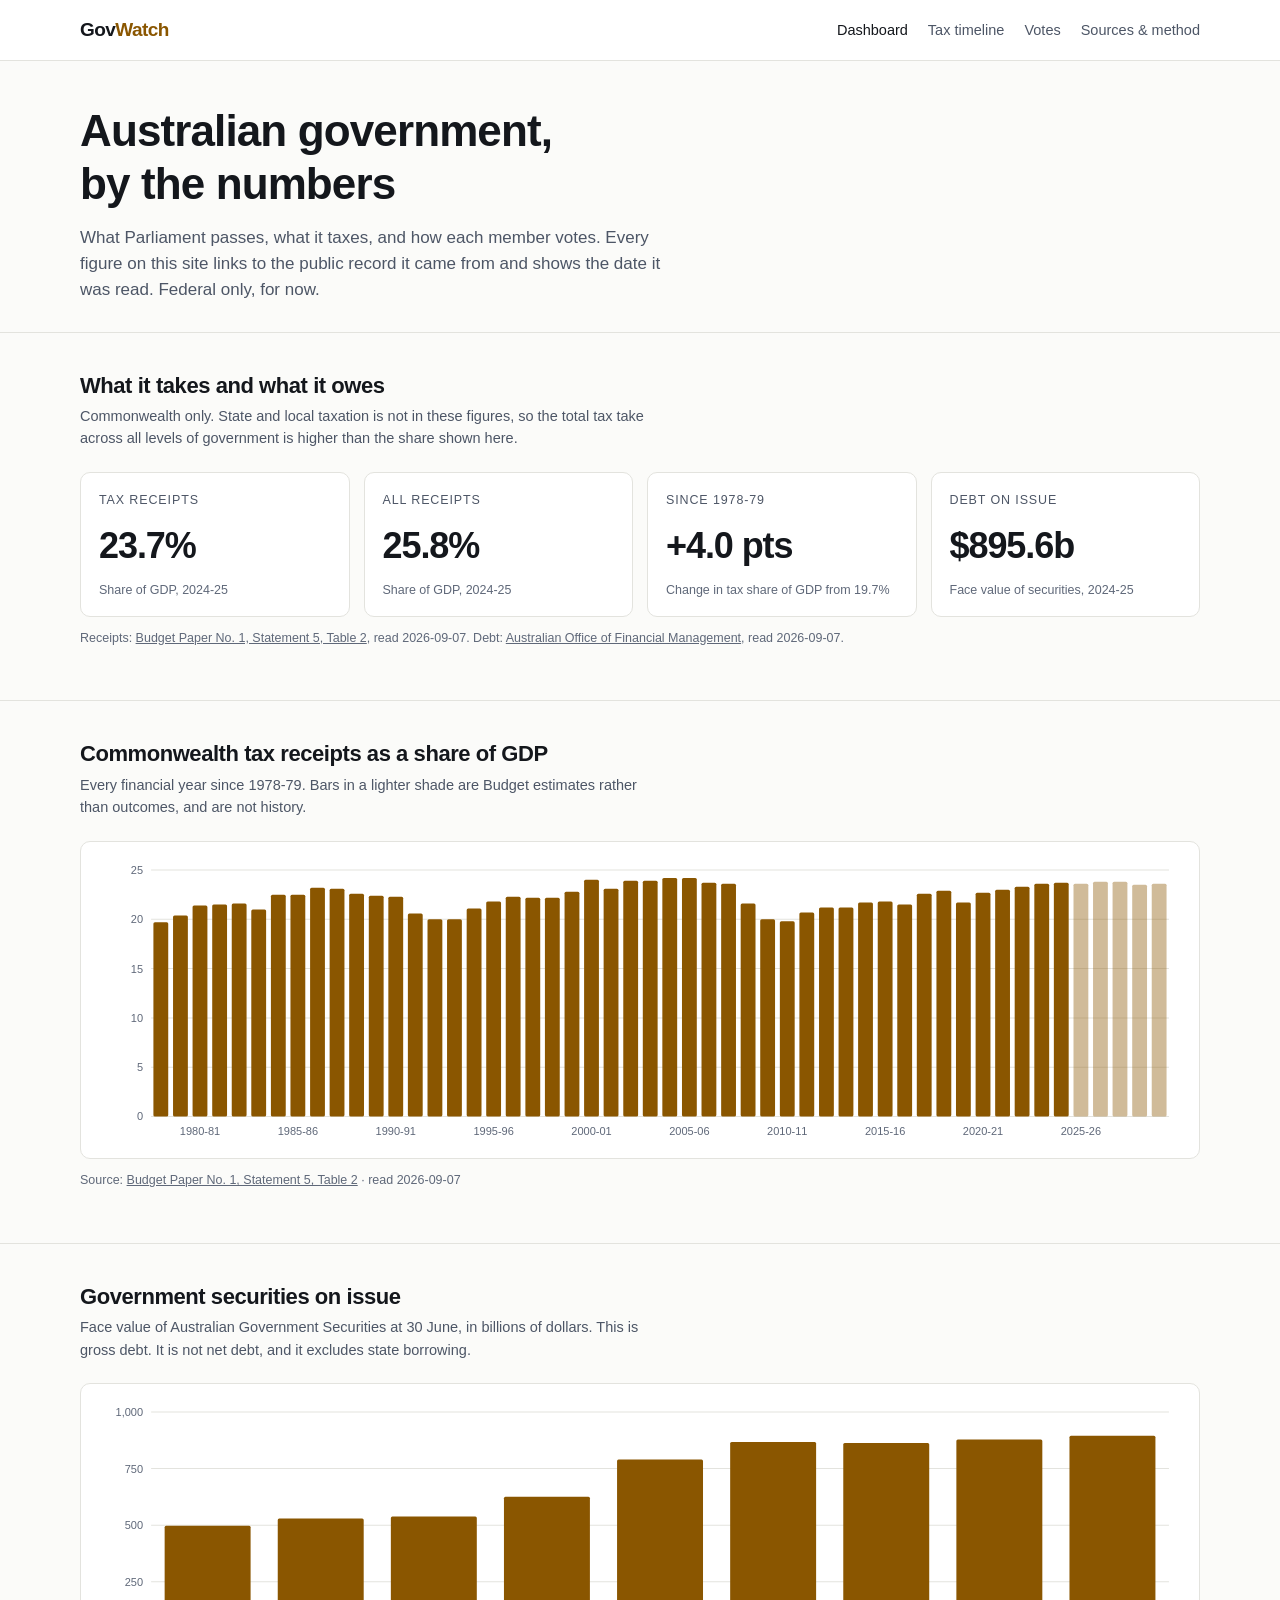
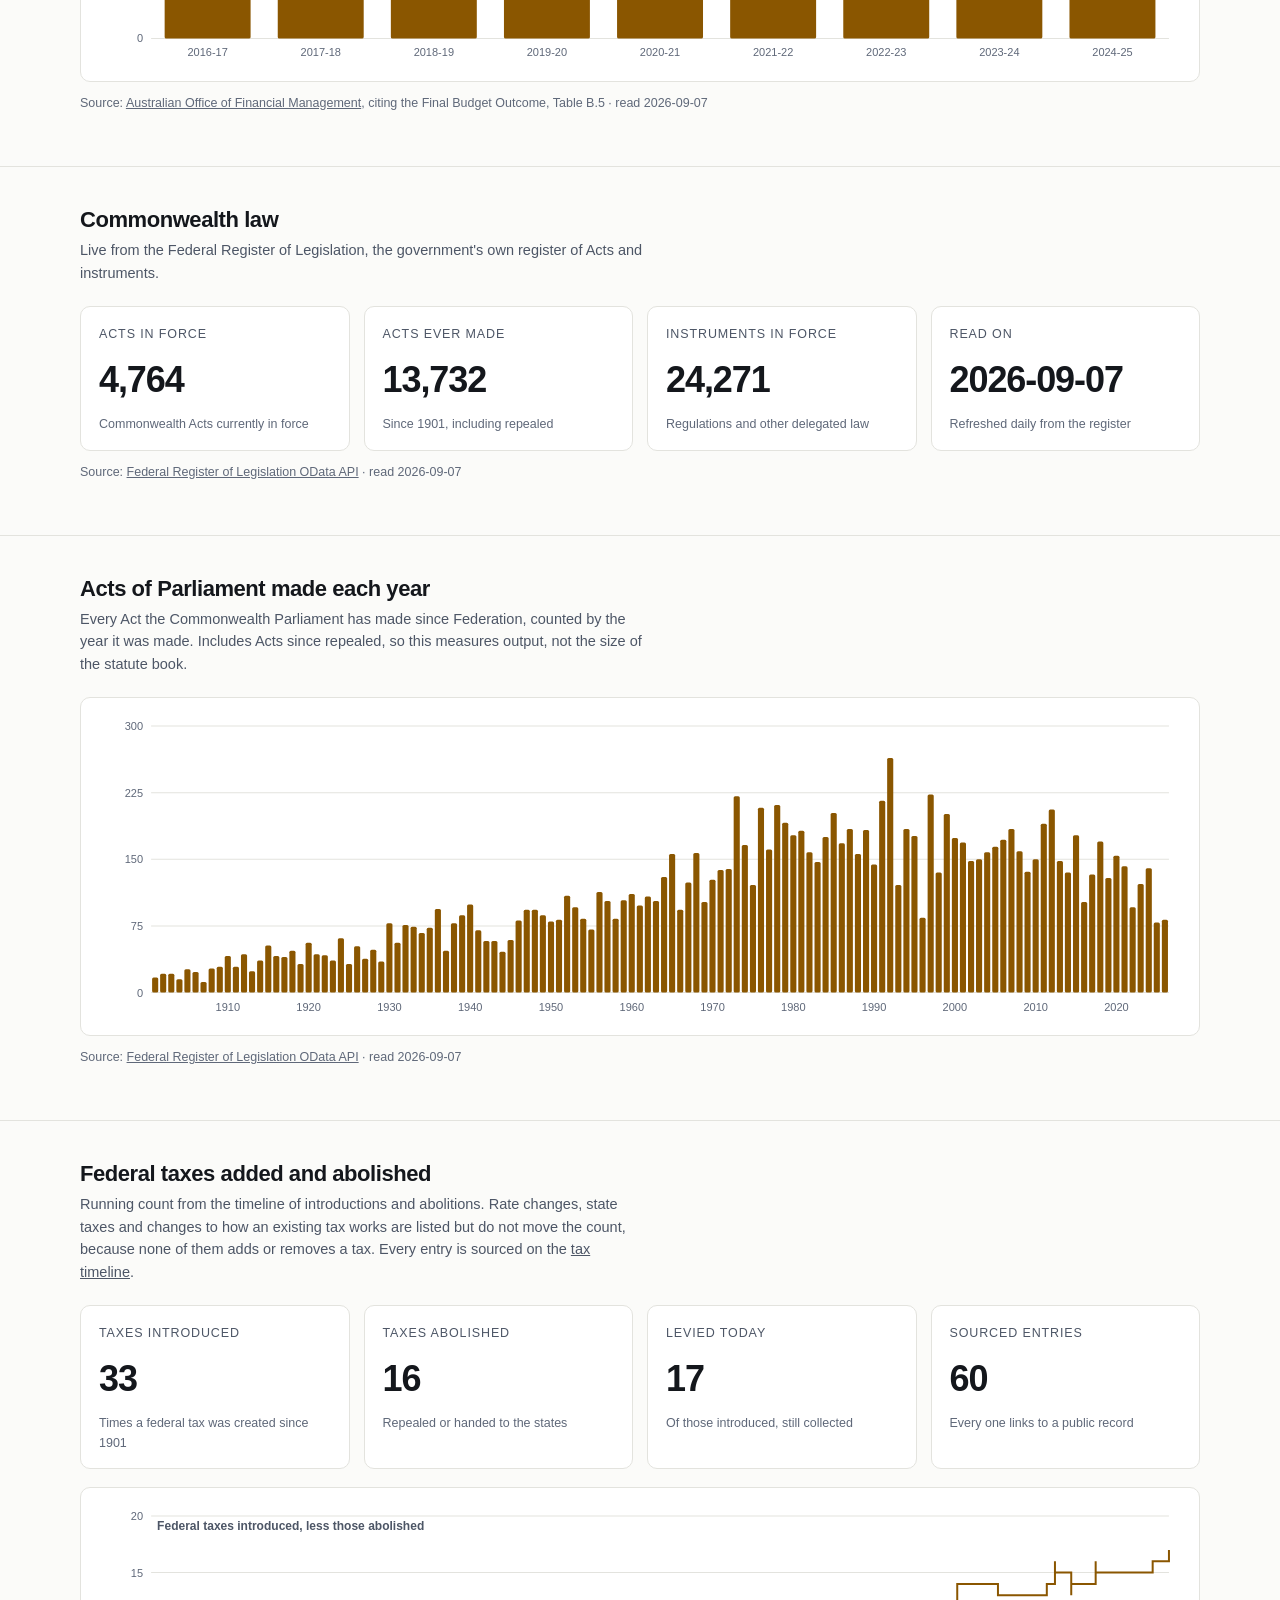
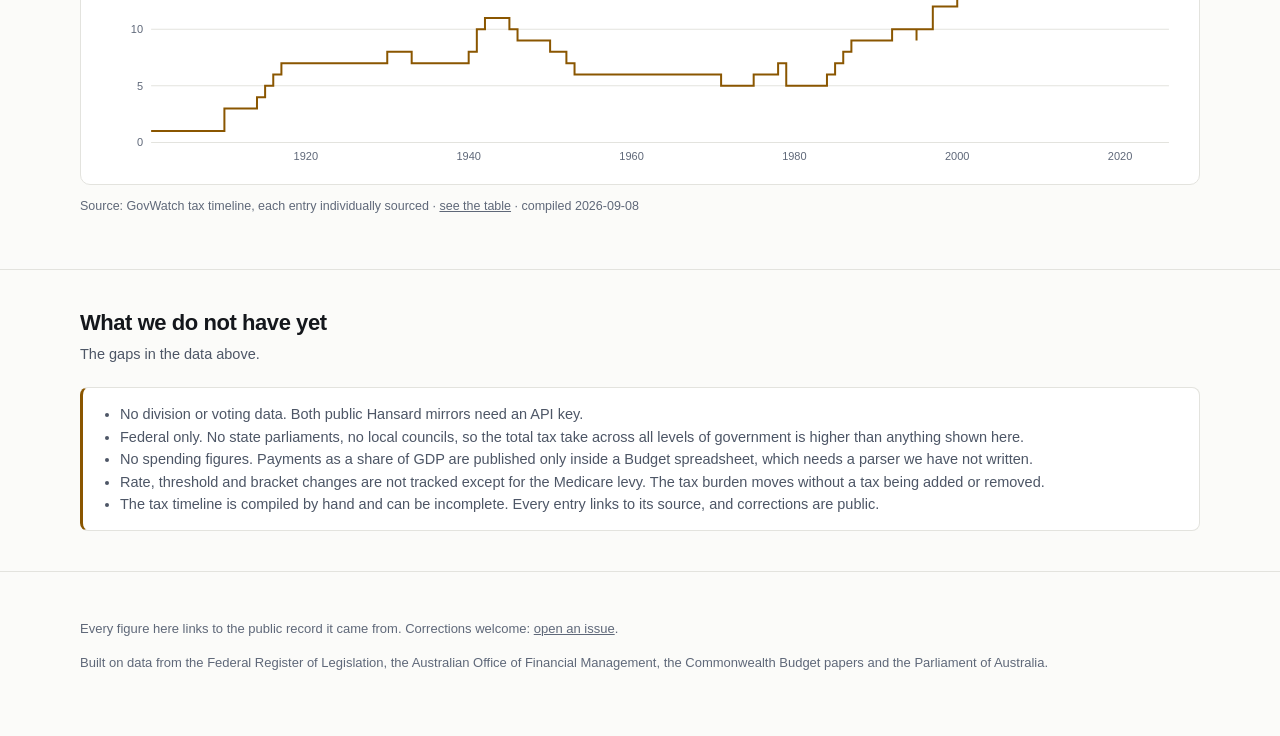
==== index.html @ 6d349559 "Clear the five nits from the SHIP review; close the published gate The third review returned SHIP wi" ====
<!doctype html>
<html lang="en-AU">
<head>
<meta charset="utf-8">
<meta name="viewport" content="width=device-width,initial-scale=1">
<title>GovWatch — Australian government by the numbers</title>
<meta name="description" content="Factual, sourced numbers on what the Australian government taxes, spends, owes and legislates.">
<link rel="stylesheet" href="style.css?v=267c195f">
<link rel="icon" href="data:image/svg+xml,<svg xmlns='http://www.w3.org/2000/svg' viewBox='0 0 16 16'><text y='13' font-size='13'>&#128200;</text></svg>">
</head>
<body>
<header class="top"><div class="wrap">
  <a class="brand" href="./">Gov<span>Watch</span></a>
  <nav>
    <a href="./" aria-current="page">Dashboard</a>
    <a href="taxes.html">Tax timeline</a>
    <a href="votes.html">Votes</a>
    <a href="sources.html">Sources &amp; method</a>
  </nav>
</div></header>
<div class="hero"><div class="wrap">
  <h1>Australian government, by the numbers</h1>
  <p>What Parliament passes, what it taxes, and how each member votes. Every figure on
     this site links to the public record it came from and shows the date it was read.
     Federal only, for now.</p>
</div></div>


<section><div class="wrap">
  <h2>What it takes and what it owes</h2>
  <p class="sub">Commonwealth only. State and local taxation is not in these figures, so the
     total tax take across all levels of government is higher than the share shown here.</p>
  <div class="tiles" id="fiscal-tiles"></div>
  <p class="src">Receipts: <a href="https://budget.gov.au/content/bp1/download/bp1_s5-online_t2.csv">Budget Paper No. 1, Statement 5, Table 2</a>,
     read <span data-fetched="receipts"></span>.
     Debt: <a href="https://www.aofm.gov.au/data-hub">Australian Office of Financial Management</a>,
     read <span data-fetched="debt"></span>.</p>
</div></section>

<section><div class="wrap">
  <h2>Commonwealth tax receipts as a share of GDP</h2>
  <p class="sub">Every financial year since 1978-79. Bars in a lighter shade are Budget
     estimates rather than outcomes, and are not history.</p>
  <div class="chart" id="tax-gdp-chart"></div>
  <p class="src">Source: <a href="https://budget.gov.au/content/bp1/download/bp1_s5-online_t2.csv">Budget Paper No. 1, Statement 5, Table 2</a>
     · read <span data-fetched="receipts"></span></p>
</div></section>

<section><div class="wrap">
  <h2>Government securities on issue</h2>
  <p class="sub">Face value of Australian Government Securities at 30 June, in billions of
     dollars. This is gross debt. It is not net debt, and it excludes state borrowing.</p>
  <div class="chart" id="debt-chart"></div>
  <p class="src">Source: <a href="https://www.aofm.gov.au/data-hub">Australian Office of Financial Management</a>,
     citing the Final Budget Outcome, Table B.5 · read <span data-fetched="debt"></span></p>
</div></section>

<section><div class="wrap">
  <h2>Commonwealth law</h2>
  <p class="sub">Live from the Federal Register of Legislation, the government's own register of Acts and instruments.</p>
  <div class="tiles" id="law-tiles"></div>
  <p class="src">Source: <a href="https://api.prod.legislation.gov.au/v1/titles">Federal Register of Legislation OData API</a>
     · read <span data-fetched="legislation"></span></p>
</div></section>

<section><div class="wrap">
  <h2>Acts of Parliament made each year</h2>
  <p class="sub">Every Act the Commonwealth Parliament has made since Federation, counted by the
     year it was made. Includes Acts since repealed, so this measures output, not the size of the statute book.</p>
  <div class="chart" id="acts-chart"></div>
  <p class="src">Source: <a href="https://api.prod.legislation.gov.au/v1/titles">Federal Register of Legislation OData API</a>
     · read <span data-fetched="legislation"></span></p>
</div></section>

<section><div class="wrap">
  <h2>Federal taxes added and abolished</h2>
  <p class="sub">Running count from the timeline of introductions and abolitions.
     Rate changes, state taxes and changes to how an existing tax works are listed but do
     not move the count, because none of them adds or removes a tax. Every entry is sourced
     on the <a href="taxes.html">tax timeline</a>.</p>
  <div class="tiles" id="tax-tiles" style="margin-bottom:18px"></div>
  <div class="chart" id="tax-chart"></div>
  <p class="src">Source: GovWatch tax timeline, each entry individually sourced ·
     <a href="taxes.html">see the table</a> · compiled <span data-compiled="taxes"></span></p>
</div></section>

<section><div class="wrap">
  <h2>What we do not have yet</h2>
  <p class="sub">The gaps in the data above.</p>
  <div class="note-box" id="gaps"></div>
</div></section>

<script type="module">
import { bars, stepline, fmt } from './chart.js?v=d630429d';

const j = async p => (await fetch(p, { cache: 'no-cache' })).json();
const tile = (k, v, n) =>
  `<div class="tile"><div class="k">${k}</div><div class="v">${v}</div><div class="n">${n}</div></div>`;

const [leg, taxes, debt, rec] = await Promise.all(
  ['legislation', 'taxes', 'debt', 'receipts'].map(n => j(`data/${n}.json`)));

for (const [name, d] of [['receipts', rec], ['debt', debt]])
  for (const e of document.querySelectorAll(`[data-fetched="${name}"]`)) e.textContent = d.fetched;
for (const e of document.querySelectorAll('[data-compiled="taxes"]')) e.textContent = taxes.compiled;

const actual = rec.by_fy.filter(r => !r.estimate);
const first = actual[0], last = actual[actual.length - 1];
document.getElementById('fiscal-tiles').innerHTML = [
  tile('Tax receipts', last.tax_pct_gdp + '%', `Share of GDP, ${last.fy}`),
  tile('All receipts', last.receipts_pct_gdp + '%', `Share of GDP, ${last.fy}`),
  tile('Since ' + first.fy, (last.tax_pct_gdp - first.tax_pct_gdp > 0 ? '+' : '') +
       (last.tax_pct_gdp - first.tax_pct_gdp).toFixed(1) + ' pts',
       `Change in tax share of GDP from ${first.tax_pct_gdp}%`),
  tile('Debt on issue', '$' + fmt(debt.latest_bn) + 'b',
       `Face value of securities, ${debt.latest_fy}`),
].join('');

document.getElementById('tax-gdp-chart').append(
  bars(rec.by_fy.map(r => ({
    x: parseInt(r.fy, 10), y: r.tax_pct_gdp, label: r.fy,
    fill: r.estimate ? 'color-mix(in srgb, var(--accent) 40%, transparent)' : 'var(--accent)',
    title: `${r.fy}: ${r.tax_pct_gdp}% of GDP${r.estimate ? ' (Budget estimate)' : ''}`,
  })), { h: 280, xEvery: 5 }));

document.getElementById('debt-chart').append(
  bars(debt.by_fy.map(r => ({
    x: parseInt(r.fy, 10), y: r.face_value_bn, label: r.fy,
    title: `${r.fy}: $${r.face_value_bn}b`,
  })), { h: 260, xEvery: 1 }));


for (const s of document.querySelectorAll('[data-fetched="legislation"]')) s.textContent = leg.fetched;

document.getElementById('law-tiles').innerHTML = [
  tile('Acts in force', fmt(leg.acts_in_force), 'Commonwealth Acts currently in force'),
  tile('Acts ever made', fmt(leg.acts_total), 'Since 1901, including repealed'),
  tile('Instruments in force', fmt(leg.instruments_in_force), 'Regulations and other delegated law'),
  tile('Read on', leg.fetched, 'Refreshed daily from the register'),
].join('');

document.getElementById('acts-chart').append(
  bars(leg.by_year.map(r => ({ x: r.year, y: r.acts, title: `${r.year}: ${r.acts} Acts` })),
       { h: 300, xEvery: 10 }));

// Running count of distinct federal taxes standing. Rate changes and state
// taxes are in the table but must not move this count.
const evs = taxes.entries.filter(e => e.kind === 'tax').sort((a, b) => a.year - b.year);
let n = 0;
const run = evs.map(e => ({ x: e.year, y: (n += e.action === 'introduced' ? 1 : -1) }));
const added = evs.filter(e => e.action === 'introduced').length;
const gone = evs.filter(e => e.action === 'abolished').length;
// A tax with no abolition entry but still_levied false is not collected today; its
// repeal date is simply unsourced. Counting it as standing would be a false claim.
const unsourced = evs.filter(e => e.still_levied === false).length;
const standing = added - gone - unsourced;

document.getElementById('tax-tiles').innerHTML = [
  tile('Taxes introduced', fmt(added), 'Times a federal tax was created since 1901'),
  tile('Taxes abolished', fmt(gone), 'Repealed or handed to the states'),
  tile('Levied today', fmt(standing), 'Of those introduced, still collected'),
  tile('Sourced entries', fmt(taxes.entries.length), 'Every one links to a public record'),
].join('');

document.getElementById('tax-chart').append(
  stepline(run, { h: 260, label: 'Federal taxes introduced, less those abolished' }));

document.getElementById('gaps').innerHTML =
  '<ul style="margin:0;padding-left:20px">' + taxes.gaps.map(g => `<li>${g}</li>`).join('') + '</ul>';
</script>
<footer><div class="wrap">
  <p>Every figure here links to the public record it came from. Corrections welcome:
     <a href="https://github.com/itsjimmy1/govwatch/issues">open an issue</a>.</p>
  <p>Built on data from the Federal Register of Legislation, the Australian Office of
     Financial Management, the Commonwealth Budget papers and the Parliament of Australia.</p>
</div></footer>
</body>
</html>
---- style.css ----
:root {
  --bg: #0f1115; --panel: #171a21; --line: #262b35;
  --ink: #e8eaed; --dim: #9aa3b2; --faint: #6b7484;
  --accent: #f0b429;
  --labor: #ff6b66; --lib: #6ba6e8; --other: #aab3c2;
  --w: 1160px;
}
@media (prefers-color-scheme: light) {
  :root { --bg:#fbfbf9; --panel:#fff; --line:#e3e3de; --ink:#14171c;
          --dim:#4d5666; --faint:#5f6879; --accent:#8a5600;
          --labor:#b32d28; --lib:#1e5793; --other:#5a6473; }
}
* { box-sizing: border-box; }
body { margin:0; background:var(--bg); color:var(--ink);
  font:16px/1.55 ui-sans-serif,-apple-system,"Segoe UI",Roboto,Helvetica,Arial,sans-serif;
  -webkit-font-smoothing:antialiased; }
.wrap { max-width:var(--w); margin:0 auto; padding:0 20px; }
a { color:inherit; }
h1,h2,h3 { line-height:1.2; margin:0; font-weight:650; letter-spacing:-0.02em; }

header.top { border-bottom:1px solid var(--line); background:var(--panel); }
header.top .wrap { display:flex; align-items:center; gap:14px 28px;
  min-height:60px; flex-wrap:wrap; padding-top:10px; padding-bottom:10px; }
.brand { font-weight:750; letter-spacing:-0.03em; font-size:19px; text-decoration:none; }
.brand span { color:var(--accent); }
nav { display:flex; gap:8px 20px; margin-left:auto; flex-wrap:wrap; }
nav a { color:var(--dim); text-decoration:none; font-size:14.5px; }
nav a:hover, nav a[aria-current] { color:var(--ink); }

.hero { padding:44px 0 28px; border-bottom:1px solid var(--line); }
.hero h1 { font-size:clamp(28px,4.4vw,44px); max-width:20ch; }
.hero p { color:var(--dim); max-width:62ch; margin:14px 0 0; font-size:17px; }

section { padding:40px 0; border-bottom:1px solid var(--line); }
section > .wrap > h2 { font-size:22px; }
.sub { color:var(--dim); font-size:14.5px; margin:6px 0 22px; max-width:70ch; }

.tiles { display:grid; gap:14px; grid-template-columns:repeat(auto-fit,minmax(210px,1fr)); }
.tile { background:var(--panel); border:1px solid var(--line); border-radius:10px; padding:18px 18px 15px; }
.tile .k { color:var(--dim); font-size:12.5px; text-transform:uppercase; letter-spacing:.07em; }
.tile .v { font-size:clamp(26px,3.4vw,36px); font-weight:700; letter-spacing:-0.03em;
  margin-top:8px; font-variant-numeric:tabular-nums; }
.tile .n { color:var(--faint); font-size:12.5px; margin-top:7px; }
.tile .n a { color:var(--faint); }

.chart { background:var(--panel); border:1px solid var(--line); border-radius:10px;
  padding:18px; overflow-x:auto; }
.chart svg { display:block; width:100%; height:auto; min-width:520px; }
.axis { fill:var(--faint); font-size:11px; }
.axis-label { fill:var(--dim); font-size:12px; font-weight:600; }
.grid { stroke:var(--line); stroke-width:1; }

.src { color:var(--faint); font-size:12.5px; margin-top:12px; }
.src a { color:var(--faint); }

.controls { display:flex; gap:8px; flex-wrap:wrap; margin-bottom:18px; }
.controls button { background:var(--panel); color:var(--dim); border:1px solid var(--line);
  border-radius:99px; padding:7px 15px; font-size:13.5px; cursor:pointer; font-family:inherit; }
.controls button[aria-pressed="true"] { color:var(--bg); background:var(--ink); border-color:var(--ink); }

.scroller { overflow-x:auto; }
table { width:100%; border-collapse:collapse; font-size:14.5px; }
th { text-align:left; color:var(--dim); font-weight:600; font-size:12.5px;
  text-transform:uppercase; letter-spacing:.06em; padding:0 12px 9px 0; }
td { padding:11px 12px 11px 0; border-top:1px solid var(--line); vertical-align:top; }
td.yr { font-variant-numeric:tabular-nums; color:var(--dim); width:1%; white-space:nowrap; }
.pill { display:inline-block; padding:2px 9px; border-radius:99px; font-size:12px; white-space:nowrap; }
/* Deliberately not colour-coded good/bad: an introduction and a repeal get the same
   neutral treatment, told apart by fill weight, not by red and green. */
.pill.introduced { background:color-mix(in srgb,var(--ink) 13%,transparent); color:var(--ink); }
.pill.abolished { background:transparent; color:var(--dim); box-shadow:inset 0 0 0 1px var(--line); }
.pill.changed { background:transparent; color:var(--faint); box-shadow:inset 0 0 0 1px var(--line);
  font-style:italic; }
td .note { color:var(--dim); font-size:13.5px; margin-top:3px; }

.prose { max-width:74ch; }
.prose p, .prose li { color:var(--dim); }
.prose h2 { margin:34px 0 10px; font-size:19px; color:var(--ink); }
.prose code { background:var(--panel); border:1px solid var(--line);
  padding:1px 5px; border-radius:4px; font-size:13px; }

.note-box { background:var(--panel); border:1px solid var(--line);
  border-left:3px solid var(--accent); border-radius:8px; padding:15px 17px;
  color:var(--dim); font-size:14.5px; }

footer { padding:34px 0 50px; color:var(--faint); font-size:13px; }
footer a { color:var(--faint); }

/* Under 600px the tax table's four columns squeeze the note to three words a
   line. Stack each row into a card instead. */
@media (max-width: 600px) {
  table.stack thead { position:absolute; width:1px; height:1px; overflow:hidden; clip:rect(0 0 0 0); }
  table.stack tr { display:block; border-top:1px solid var(--line); padding:14px 0 4px; }
  table.stack td { display:block; border:0; padding:0 0 8px; }
  table.stack td.yr { width:auto; color:var(--accent); font-weight:650; font-size:13px; }
  .hero h1 { font-size:27px; }
  .tile .v { font-size:28px; }
}
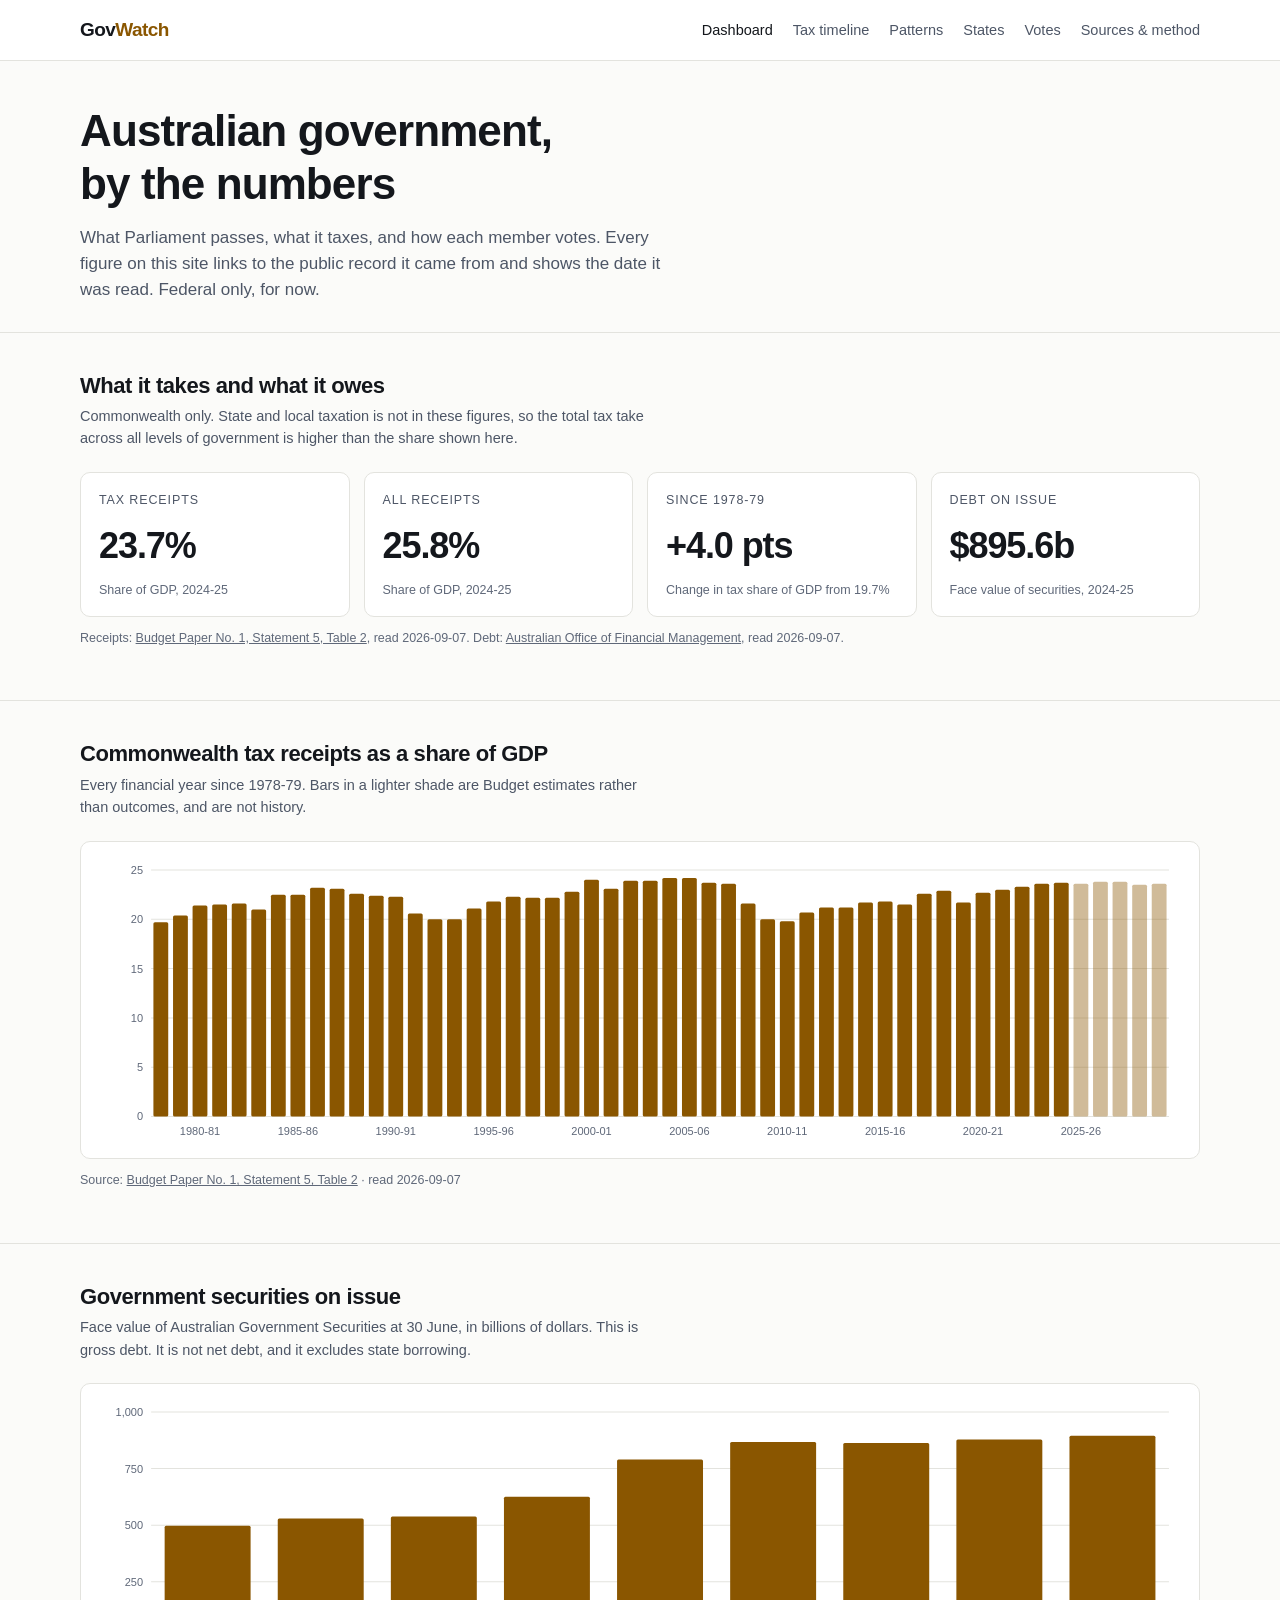
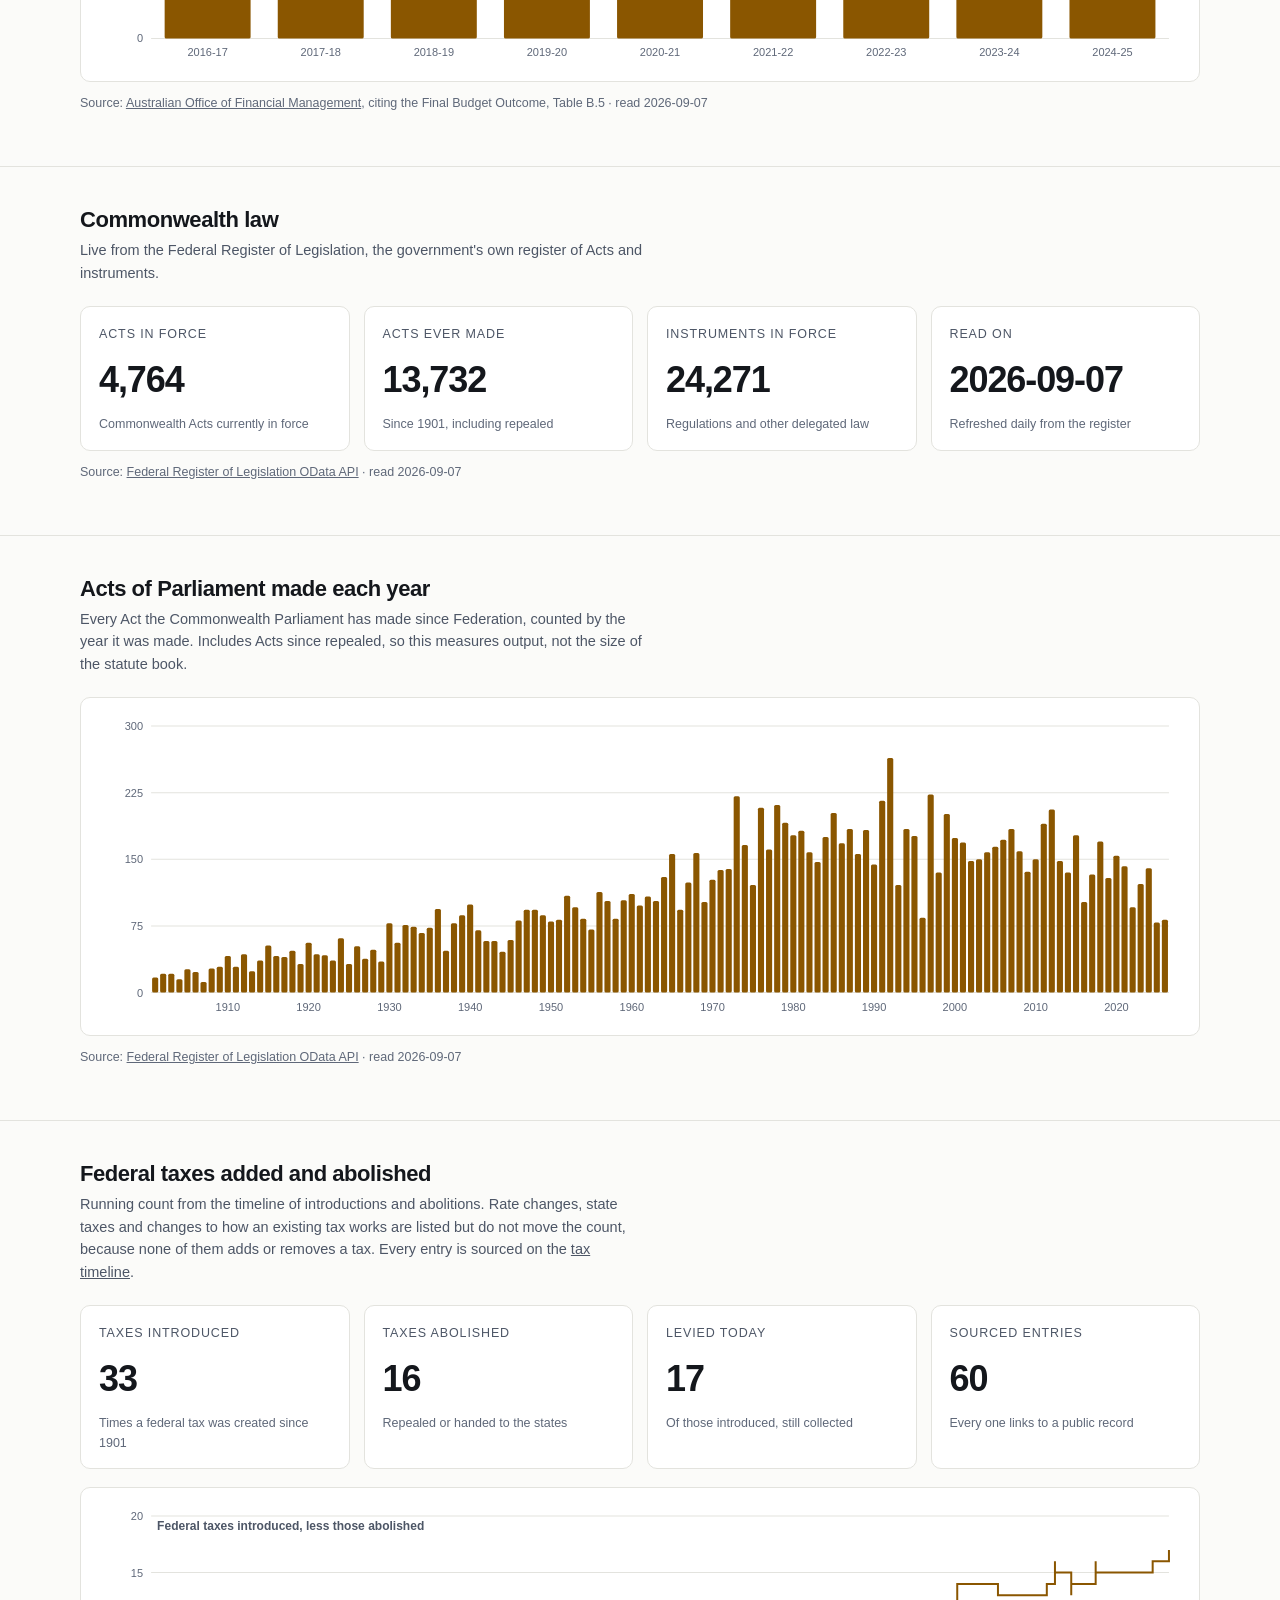
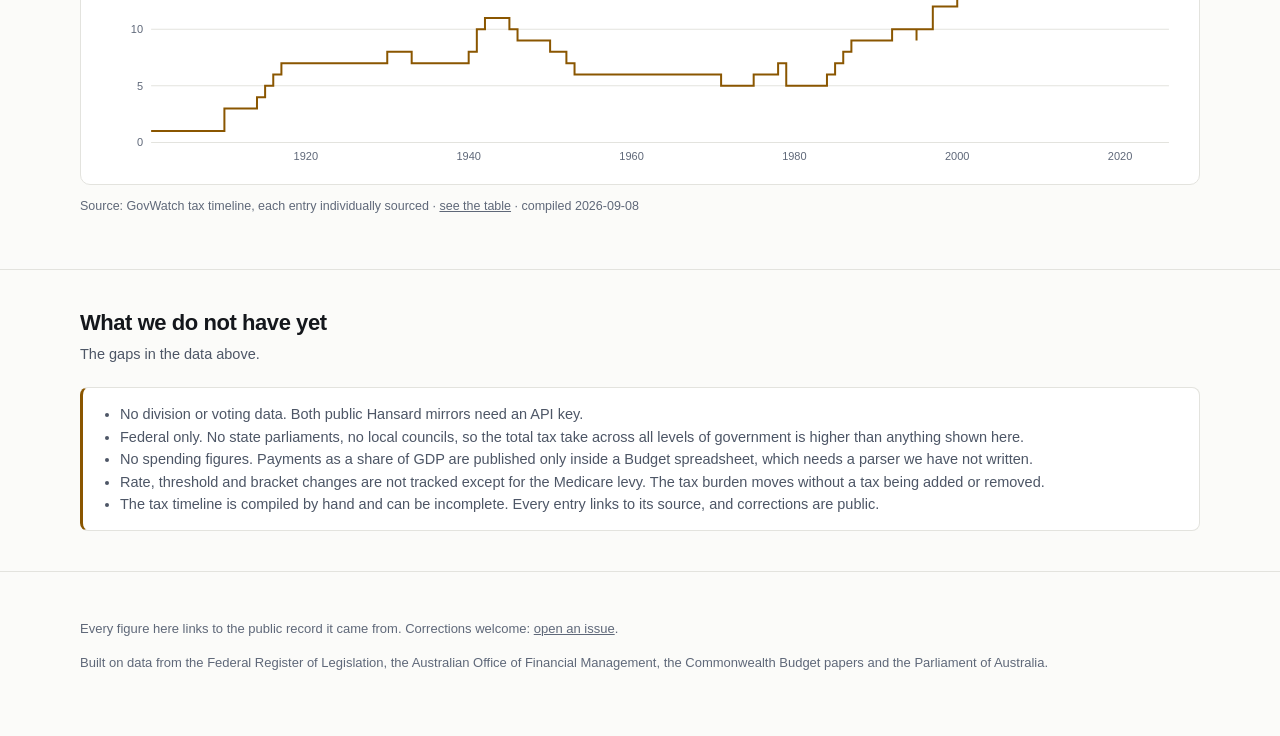
==== commit 479b16f0: "Patterns page: taxes by party, lineage and decade; states page shell The party split is the interest" ====
--- a/index.html
+++ b/index.html
@@ -5,7 +5,7 @@
 <meta name="viewport" content="width=device-width,initial-scale=1">
 <title>GovWatch — Australian government by the numbers</title>
 <meta name="description" content="Factual, sourced numbers on what the Australian government taxes, spends, owes and legislates.">
-<link rel="stylesheet" href="style.css?v=267c195f">
+<link rel="stylesheet" href="style.css?v=af757995">
 <link rel="icon" href="data:image/svg+xml,<svg xmlns='http://www.w3.org/2000/svg' viewBox='0 0 16 16'><text y='13' font-size='13'>&#128200;</text></svg>">
 </head>
 <body>
@@ -14,6 +14,8 @@
   <nav>
     <a href="./" aria-current="page">Dashboard</a>
     <a href="taxes.html">Tax timeline</a>
+    <a href="patterns.html">Patterns</a>
+    <a href="states.html">States</a>
     <a href="votes.html">Votes</a>
     <a href="sources.html">Sources &amp; method</a>
   </nav>
@@ -91,7 +93,7 @@
 </div></section>
 
 <script type="module">
-import { bars, stepline, fmt } from './chart.js?v=d630429d';
+import { bars, stepline, fmt } from './chart.js?v=f67deab6';
 
 const j = async p => (await fetch(p, { cache: 'no-cache' })).json();
 const tile = (k, v, n) =>
--- a/style.css
+++ b/style.css
@@ -96,3 +96,18 @@
   .hero h1 { font-size:27px; }
   .tile .v { font-size:28px; }
 }
+
+/* Chart legend */
+.legend { display:flex; gap:18px; flex-wrap:wrap; margin-top:12px;
+  color:var(--dim); font-size:13px; }
+.legend span { display:flex; align-items:center; gap:7px; }
+.legend i { width:11px; height:11px; border-radius:2px; display:inline-block; flex:none; }
+
+/* Comparison table: one row per jurisdiction, ranked columns */
+.cmp td.num, .cmp th.num { text-align:right; font-variant-numeric:tabular-nums; }
+.cmp .best { font-weight:700; color:var(--ink); }
+.cmp td.j { font-weight:650; white-space:nowrap; }
+.bar { position:relative; display:block; height:5px; border-radius:3px;
+  background:var(--line); margin-top:5px; }
+.bar i { position:absolute; inset:0 auto 0 0; border-radius:3px; background:var(--accent);
+  display:block; }
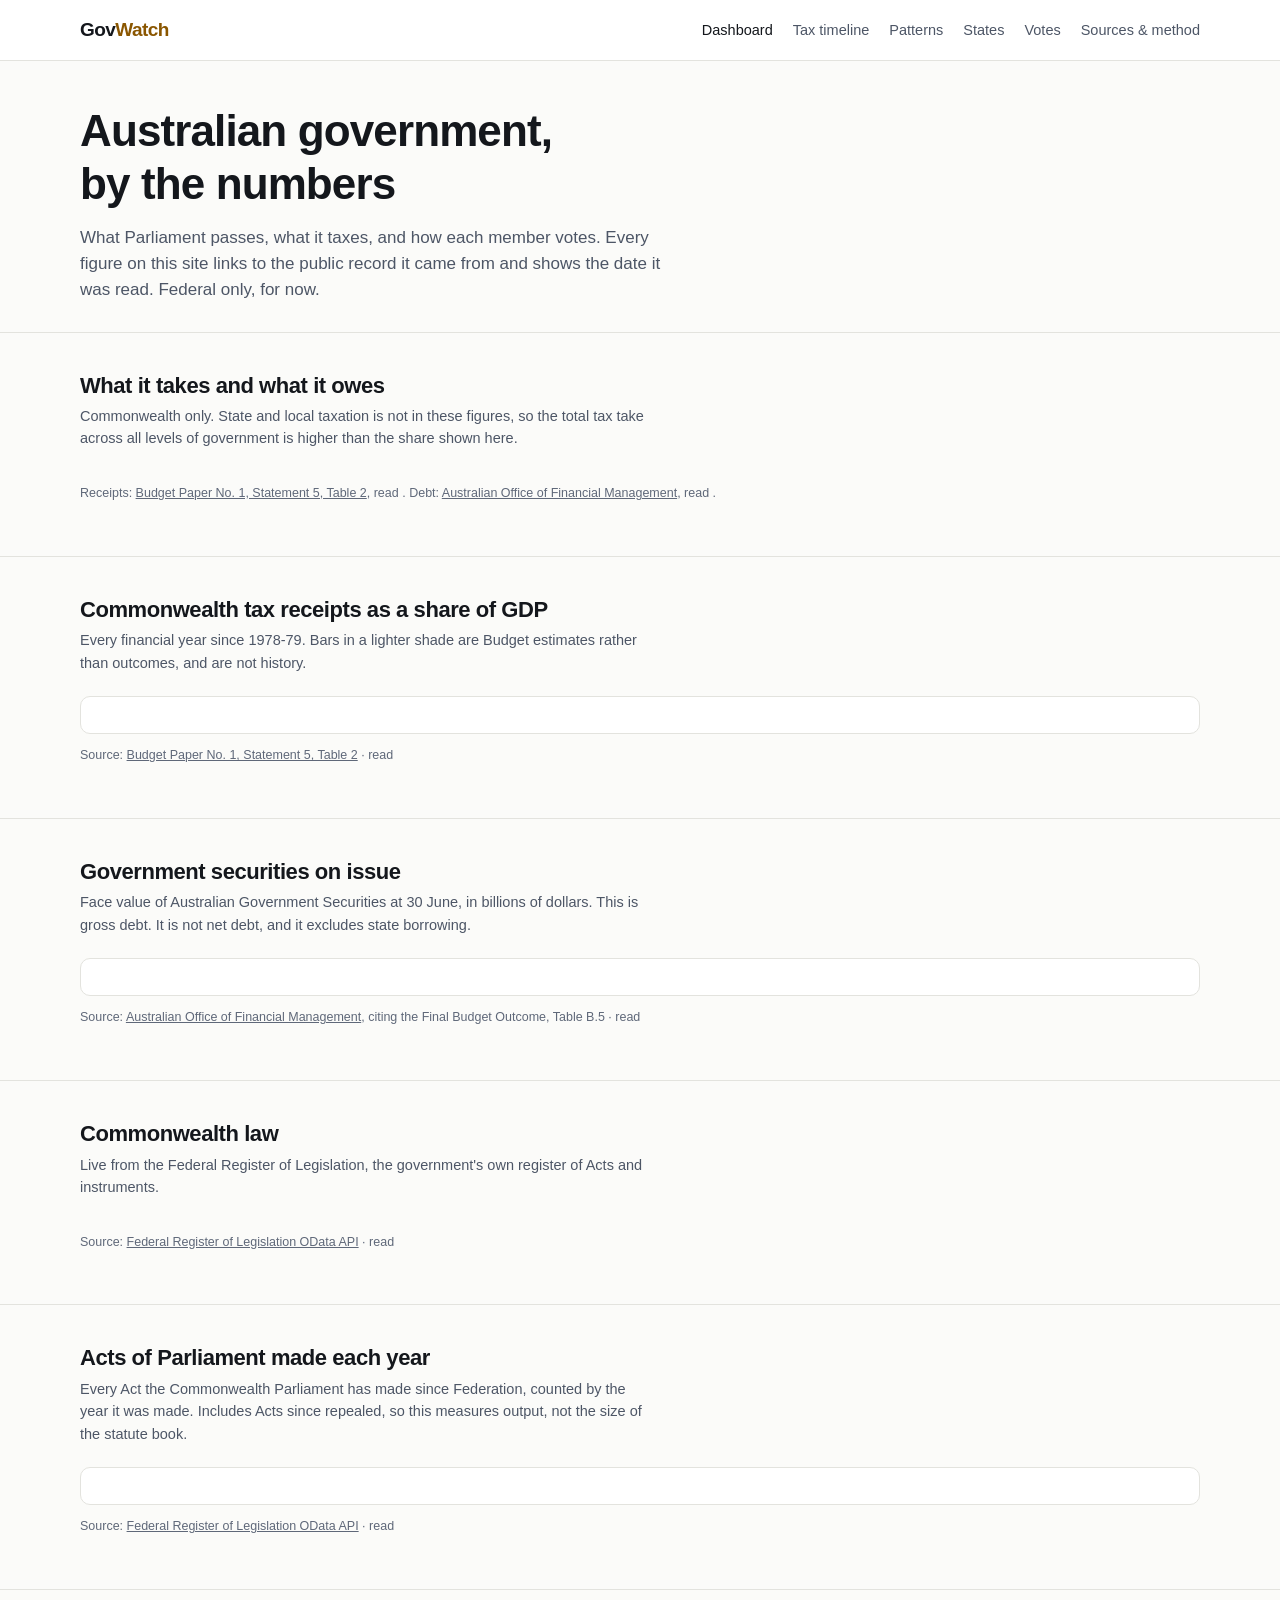
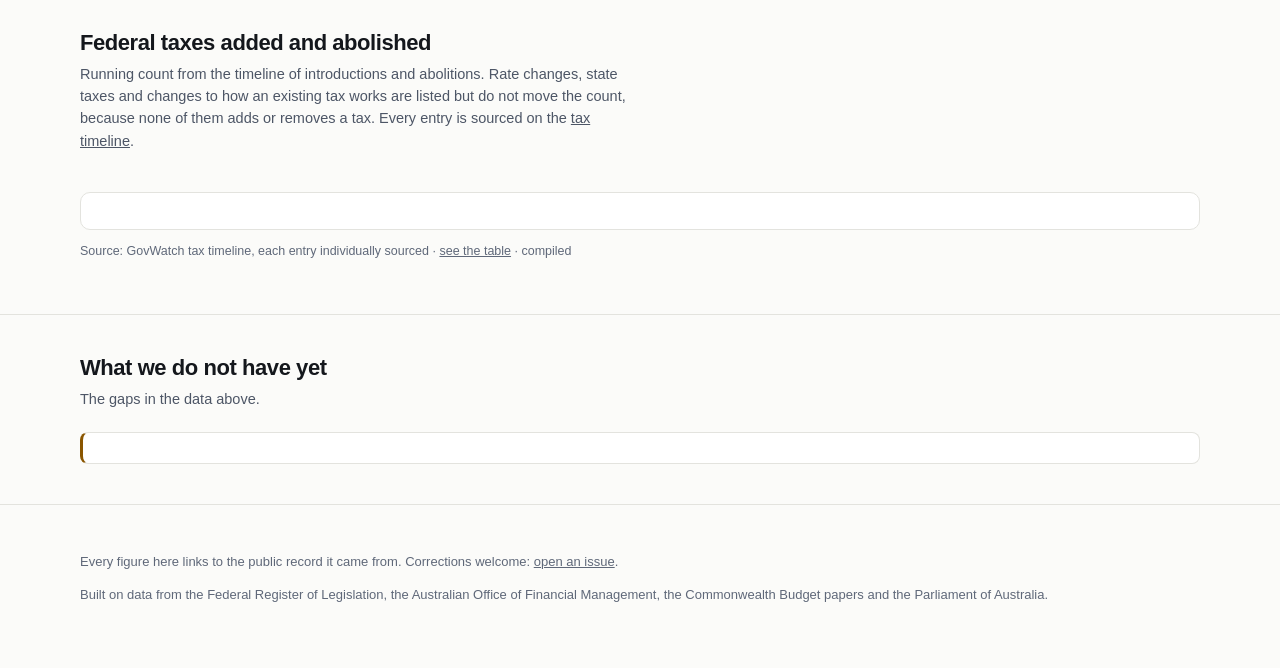
==== commit 8f2eb0aa: "Governments list, integer axes, and charts that are legible on a phone Adds a sourced list of all 39" ====
--- a/index.html
+++ b/index.html
@@ -5,7 +5,7 @@
 <meta name="viewport" content="width=device-width,initial-scale=1">
 <title>GovWatch — Australian government by the numbers</title>
 <meta name="description" content="Factual, sourced numbers on what the Australian government taxes, spends, owes and legislates.">
-<link rel="stylesheet" href="style.css?v=af757995">
+<link rel="stylesheet" href="style.css?v=042b8c3d">
 <link rel="icon" href="data:image/svg+xml,<svg xmlns='http://www.w3.org/2000/svg' viewBox='0 0 16 16'><text y='13' font-size='13'>&#128200;</text></svg>">
 </head>
 <body>
@@ -93,7 +93,7 @@
 </div></section>
 
 <script type="module">
-import { bars, stepline, fmt } from './chart.js?v=f67deab6';
+import { bars, stepline, fmt } from './chart.js?v=984ba0c0';
 
 const j = async p => (await fetch(p, { cache: 'no-cache' })).json();
 const tile = (k, v, n) =>
@@ -169,6 +169,14 @@
 
 document.getElementById('gaps').innerHTML =
   '<ul style="margin:0;padding-left:20px">' + taxes.gaps.map(g => `<li>${g}</li>`).join('') + '</ul>';
+
+// Charts size their viewBox to the viewport, so a rotate or resize needs a redraw.
+let last = window.innerWidth < 700;
+addEventListener('resize', () => {
+  const now = window.innerWidth < 700;
+  if (now !== last) { last = now; location.reload(); }
+}, { passive: true });
+// redrawOnResize
 </script>
 <footer><div class="wrap">
   <p>Every figure here links to the public record it came from. Corrections welcome:
--- a/style.css
+++ b/style.css
@@ -45,7 +45,7 @@
 
 .chart { background:var(--panel); border:1px solid var(--line); border-radius:10px;
   padding:18px; overflow-x:auto; }
-.chart svg { display:block; width:100%; height:auto; min-width:520px; }
+.chart svg { display:block; width:100%; height:auto; min-width:340px; }
 .axis { fill:var(--faint); font-size:11px; }
 .axis-label { fill:var(--dim); font-size:12px; font-weight:600; }
 .grid { stroke:var(--line); stroke-width:1; }
